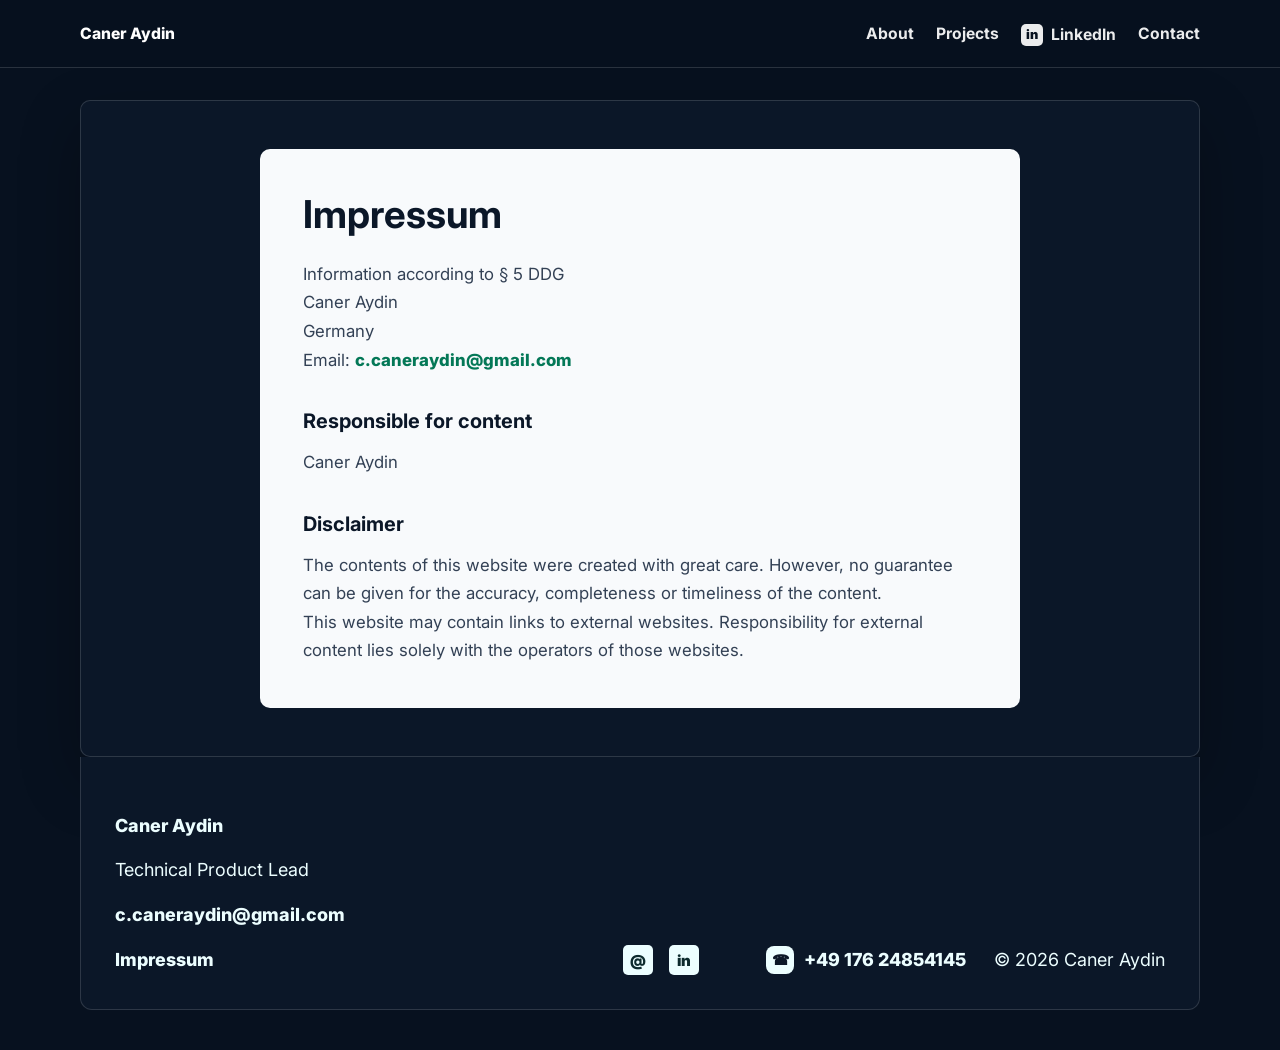
==== impressum/index.html @ caf52060 "Update portfolio positioning and legal pages" ====
<!DOCTYPE html>
<html lang="en">

<head>
    <meta charset="UTF-8">
    <meta name="viewport" content="width=device-width, initial-scale=1.0">
    <title>Impressum | Caner Aydin</title>

    <link rel="preconnect" href="https://fonts.googleapis.com">
    <link rel="preconnect" href="https://fonts.gstatic.com" crossorigin>
    <link href="https://fonts.googleapis.com/css2?family=Inter:wght@400;500;600;700;800&display=swap" rel="stylesheet">
    <link rel="stylesheet" href="../style.css">
</head>

<body>

<a href="#main-content" class="skip-link">Skip to main content</a>

<header>
    <nav aria-label="Primary navigation">
        <h1><a href="../index.html" class="brand-link">Caner Aydin</a></h1>

        <input type="checkbox" id="menu-toggle" class="menu-toggle" aria-label="Toggle navigation menu">
        <label for="menu-toggle" class="menu-button">
            <span class="sr-only">Menu</span>
            <span></span>
            <span></span>
            <span></span>
        </label>

        <ul id="primary-menu" class="nav-menu">
            <li><a href="../index.html#about">About</a></li>
            <li><a href="../index.html#projects">Projects</a></li>
            <li>
                <a href="https://www.linkedin.com/in/cnraydin/" class="nav-icon-link" target="_blank" rel="noopener noreferrer" aria-label="Caner Aydin on LinkedIn">
                    <span class="linkedin-icon" aria-hidden="true">in</span>
                    <span>LinkedIn</span>
                </a>
            </li>
            <li><a href="../index.html#contact">Contact</a></li>
        </ul>
    </nav>
</header>

<main id="main-content" class="legal-page">
    <section id="impressum" class="legal-card" aria-labelledby="impressum-title">
        <h2 id="impressum-title">Impressum</h2>

        <p>
            Information according to § 5 DDG
        </p>

        <p>
            Caner Aydin<br>
            Germany
        </p>

        <p>
            Email: <a href="mailto:c.caneraydin@gmail.com">c.caneraydin@gmail.com</a>
        </p>

        <h3>Responsible for content</h3>

        <p>
            Caner Aydin
        </p>

        <h3>Disclaimer</h3>

        <p>
            The contents of this website were created with great care.
            However, no guarantee can be given for the accuracy, completeness
            or timeliness of the content.
        </p>

        <p>
            This website may contain links to external websites.
            Responsibility for external content lies solely with the operators
            of those websites.
        </p>
    </section>
</main>

<footer id="footer">
    <div class="footer-inner">
        <div class="footer-profile">
            <p class="footer-name">Caner Aydin</p>
            <p>Technical Product Lead</p>
            <a href="mailto:c.caneraydin@gmail.com">c.caneraydin@gmail.com</a>
            <a href="../impressum/" target="_blank" rel="noopener noreferrer">Impressum</a>
        </div>

        <div class="footer-socials" aria-label="Social links">
            <a href="mailto:c.caneraydin@gmail.com" aria-label="Email Caner Aydin">
                <span aria-hidden="true">@</span>
            </a>

            <a href="https://www.linkedin.com/in/cnraydin/" target="_blank" rel="noopener noreferrer" aria-label="Caner Aydin on LinkedIn">
                <span aria-hidden="true">in</span>
            </a>
        </div>

        <div class="footer-meta">
            <a href="tel:+4917624854145">
                <span class="footer-phone-icon" aria-hidden="true">☎</span>
                <span>+49 176 24854145</span>
            </a>
            <p>© 2026 Caner Aydin</p>
        </div>
    </div>
</footer>

</body>

</html>
---- style.css ----
* {
    box-sizing: border-box;
}

:root {
    --bg: #07111f;
    --panel: #0b1728;
    --panel-soft: #11233a;
    --line: rgba(255, 255, 255, 0.14);
    --text: #f8fafc;
    --muted: #c3cedd;
    --green: #10b981;
    --green-strong: #047857;
    --green-soft: rgba(16, 185, 129, 0.16);
    --white-soft: rgba(255, 255, 255, 0.92);
    --focus: #7dd3fc;
    --shadow: 0 24px 60px rgba(0, 0, 0, 0.28);
}

html {
    scroll-behavior: smooth;
}

body {
    margin: 0;
    font-family: Inter, Arial, Helvetica, sans-serif;
    font-size: 18px;
    color: var(--text);
    background: var(--bg);
    line-height: 1.7;
}

a {
    color: inherit;
}

a:focus-visible,
button:focus-visible,
input:focus-visible,
.menu-button:focus-visible {
    outline: 3px solid var(--focus);
    outline-offset: 4px;
}

.sr-only {
    position: absolute;
    width: 1px;
    height: 1px;
    padding: 0;
    margin: -1px;
    overflow: hidden;
    clip: rect(0, 0, 0, 0);
    white-space: nowrap;
    border: 0;
}

.skip-link {
    position: fixed;
    top: 16px;
    left: 16px;
    z-index: 100;
    padding: 12px 16px;
    border-radius: 6px;
    background: white;
    color: var(--bg);
    font-weight: 800;
    text-decoration: none;
    transform: translateY(-140%);
}

.skip-link:focus {
    transform: translateY(0);
}

header {
    position: sticky;
    top: 0;
    z-index: 10;
    padding: 18px 24px;
    color: white;
    background: rgba(7, 17, 31, 0.96);
    border-bottom: 1px solid var(--line);
    backdrop-filter: blur(18px);
}

nav {
    display: flex;
    align-items: center;
    justify-content: space-between;
    width: min(1120px, 100%);
    margin: 0 auto;
    gap: 24px;
}

nav h1 {
    margin: 0;
    font-size: 1.05rem;
    line-height: 1.2;
}

.brand-link {
    color: white;
    font-weight: 800;
    text-decoration: none;
}

.nav-menu {
    display: flex;
    align-items: center;
    gap: 22px;
    margin: 0;
    padding: 0;
    list-style: none;
}

nav a {
    color: var(--white-soft);
    font-size: 0.98rem;
    font-weight: 700;
    text-decoration: none;
}

nav a:hover {
    color: var(--green);
}

.nav-icon-link {
    display: inline-flex;
    align-items: center;
    gap: 8px;
}

.linkedin-icon {
    display: inline-grid;
    width: 22px;
    height: 22px;
    place-items: center;
    border-radius: 5px;
    background: var(--white-soft);
    color: var(--bg);
    font-size: 0.8rem;
    font-weight: 900;
    line-height: 1;
}

.menu-toggle {
    display: none;
}

.menu-button {
    display: none;
}

main {
    width: min(1120px, calc(100% - 48px));
    margin: 32px auto 0;
    overflow: hidden;
    border: 1px solid var(--line);
    border-radius: 10px;
    background: var(--panel);
    box-shadow: var(--shadow);
}

.hero {
    position: relative;
    display: grid;
    grid-template-columns: minmax(0, 1fr) minmax(280px, 0.82fr);
    align-items: center;
    gap: 52px;
    min-height: 600px;
    padding: 76px 44px 62px;
    background:
        linear-gradient(135deg, rgba(7, 17, 31, 0.98), rgba(13, 27, 45, 0.96)),
        var(--panel);
}

.hero-content {
    position: relative;
    z-index: 1;
    max-width: 610px;
}

.eyebrow,
.section-kicker {
    margin: 0 0 14px;
    color: var(--green);
    font-size: 0.95rem;
    font-weight: 800;
    letter-spacing: 0;
    text-transform: uppercase;
}

.eyebrow {
    display: inline-flex;
    padding: 6px 10px;
    border: 1px solid rgba(16, 185, 129, 0.24);
    border-radius: 999px;
    background: var(--green-soft);
}

.hero h2 {
    max-width: 620px;
    margin: 0;
    color: white;
    font-size: clamp(2.6rem, 5vw, 4.5rem);
    line-height: 1.04;
}

.hero h2 span {
    color: var(--green);
}

.hero p:not(.eyebrow) {
    max-width: 58ch;
    margin: 24px 0 0;
    color: var(--muted);
    font-size: 1.15rem;
}

.hero-actions {
    display: flex;
    flex-wrap: wrap;
    gap: 12px;
    margin-top: 30px;
}

.btn {
    display: inline-flex;
    align-items: center;
    justify-content: center;
    min-height: 48px;
    padding: 0 24px;
    border: 1px solid transparent;
    border-radius: 7px;
    background: var(--green);
    color: white;
    font-size: 1rem;
    font-weight: 800;
    text-decoration: none;
}

.btn:hover {
    background: var(--green-strong);
}

.btn-secondary {
    background: transparent;
    color: white;
    border-color: rgba(255, 255, 255, 0.28);
}

.btn-secondary:hover {
    background: rgba(255, 255, 255, 0.08);
}

.hero-stats {
    display: flex;
    flex-wrap: wrap;
    gap: 28px;
    margin-top: 42px;
}

.hero-stats div {
    min-width: 118px;
}

.hero-stats strong {
    display: block;
    color: var(--green);
    font-size: 1.18rem;
    line-height: 1.1;
}

.hero-stats span {
    display: block;
    margin-top: 4px;
    color: var(--muted);
    font-size: 0.9rem;
}

.hero-image {
    position: relative;
    justify-self: end;
    width: min(100%, 390px);
    aspect-ratio: 0.86;
    border-radius: 10px;
    overflow: hidden;
}

.hero-image::before {
    display: none;
}

.hero-image img {
    position: relative;
    width: 100%;
    height: 100%;
    display: block;
    object-fit: cover;
    object-position: center;
    filter: saturate(1.02) contrast(1.04);
}

section {
    padding: 64px 44px;
    background: var(--panel);
    border-top: 1px solid var(--line);
}

section h2 {
    max-width: 760px;
    margin: 0 0 18px;
    color: white;
    font-size: clamp(1.9rem, 3vw, 2.6rem);
    line-height: 1.15;
}

section p {
    max-width: 72ch;
    margin: 0;
    color: var(--muted);
    font-size: 1.125rem;
}

.focus-grid,
.project-grid {
    display: grid;
    grid-template-columns: repeat(3, minmax(0, 1fr));
    gap: 18px;
    margin-top: 32px;
}

.focus-grid {
    grid-template-columns: repeat(4, minmax(0, 1fr));
}

.focus-card,
.project-card {
    min-height: 190px;
    padding: 28px;
    border: 1px solid var(--line);
    border-radius: 8px;
    background: var(--panel-soft);
    transition: border-color 180ms ease, transform 180ms ease;
}

.project-card {
    display: flex;
    flex-direction: column;
}

.focus-card:hover,
.project-card:hover {
    border-color: rgba(16, 185, 129, 0.5);
    transform: translateY(-2px);
}

.card-icon {
    display: inline-grid;
    width: 34px;
    height: 34px;
    margin-bottom: 18px;
    place-items: center;
    border-radius: 8px;
    background: var(--green-soft);
    color: var(--green);
    font-size: 0.76rem;
    font-weight: 900;
}

.focus-card h3,
.project-card h3 {
    margin: 0 0 10px;
    color: white;
    font-size: 1.18rem;
    line-height: 1.25;
}

.focus-card p,
.project-card p {
    color: var(--muted);
    font-size: 1.05rem;
}

.project-card a {
    display: inline-flex;
    margin-top: auto;
    padding-top: 24px;
    color: var(--green);
    font-size: 1rem;
    font-weight: 800;
    text-decoration: none;
}

.project-card a:hover {
    text-decoration: underline;
}

.contact-section {
    display: flex;
    align-items: center;
    justify-content: space-between;
    gap: 32px;
    background: #081324;
}

.contact-section h2 {
    margin-bottom: 0;
}

.contact-list {
    display: grid;
    gap: 14px;
    min-width: min(100%, 340px);
    padding: 26px;
    border: 1px solid var(--line);
    border-radius: 8px;
    background: var(--panel-soft);
}

.contact-list p {
    display: flex;
    align-items: center;
    gap: 14px;
    max-width: none;
    color: var(--muted);
}

.contact-list a {
    display: grid;
    gap: 2px;
    color: var(--green);
    font-weight: 800;
    text-decoration: none;
}

.contact-list a span {
    color: var(--muted);
    font-weight: 700;
}

.contact-list a:hover {
    text-decoration: underline;
}

.contact-icon,
.footer-phone-icon {
    display: inline-grid;
    width: 34px;
    height: 34px;
    flex: 0 0 auto;
    place-items: center;
    border-radius: 8px;
    background: var(--green-soft);
    color: var(--green);
    font-size: 1rem;
    font-weight: 900;
}

footer {
    width: min(1120px, calc(100% - 48px));
    margin: 0 auto 40px;
    color: #ecfeff;
    background: #0b1728;
    border: 1px solid var(--line);
    border-top: 0;
    border-radius: 0 0 12px 12px;
}

.footer-inner {
    display: grid;
    grid-template-columns: 1.1fr auto 1fr;
    align-items: end;
    gap: 48px;
    min-height: 240px;
    padding: 54px 34px 34px;
}

.footer-profile {
    display: grid;
    gap: 14px;
}

.footer-profile p,
.footer-meta p {
    margin: 0;
}

.footer-name {
    font-weight: 800;
}

.footer-profile a,
.footer-meta a {
    color: #ecfeff;
    font-weight: 800;
    text-decoration: none;
}

.footer-profile a:hover,
.footer-meta a:hover {
    text-decoration: underline;
}

.footer-socials {
    display: flex;
    align-items: center;
    gap: 16px;
    justify-self: start;
}

.footer-socials a {
    display: inline-grid;
    width: 30px;
    height: 30px;
    place-items: center;
    border-radius: 5px;
    background: #ecfeff;
    color: #0c2a2d;
    font-size: 0.94rem;
    font-weight: 900;
    line-height: 1;
    text-decoration: none;
}

.footer-meta {
    display: flex;
    align-items: center;
    justify-content: flex-end;
    gap: 28px;
    text-align: right;
}

.footer-meta a {
    display: inline-flex;
    align-items: center;
    gap: 10px;
}

.footer-phone-icon {
    width: 28px;
    height: 28px;
    color: #0b1728;
    background: #ecfeff;
    font-size: 0.9rem;
}

.legal-page {
    min-height: 520px;
    padding: 48px;
}

.legal-card {
    max-width: 760px;
    margin: 0 auto;
    padding: 42px;
    border: 1px solid rgba(255, 255, 255, 0.16);
    border-radius: 10px;
    background: #f8fafc;
    color: #0b1728;
}

.legal-card h2,
.legal-card h3 {
    color: #0b1728;
}

.legal-card h2 {
    margin-bottom: 24px;
}

.legal-card h3 {
    margin: 30px 0 10px;
    font-size: 1.25rem;
}

.legal-card p {
    max-width: 68ch;
    color: #334155;
    font-size: 1.05rem;
}

.legal-card a {
    color: var(--green-strong);
    font-weight: 800;
    text-decoration: none;
}

.legal-card a:hover {
    text-decoration: underline;
}

.project-detail {
    min-height: 520px;
}

.project-detail-hero {
    min-height: 420px;
    display: grid;
    align-content: center;
    gap: 18px;
    background:
        linear-gradient(135deg, rgba(7, 17, 31, 0.98), rgba(13, 27, 45, 0.96)),
        var(--panel);
}

.project-detail-hero h2 {
    margin-bottom: 0;
}

.project-detail-hero p:not(.project-badge) {
    max-width: 72ch;
    color: var(--muted);
}

.project-badge {
    width: fit-content;
    margin: 0;
    padding: 6px 10px;
    border: 1px solid rgba(16, 185, 129, 0.24);
    border-radius: 999px;
    background: var(--green-soft);
    color: var(--green);
    font-size: 0.95rem;
    font-weight: 800;
}

.project-detail-content {
    display: grid;
    grid-template-columns: repeat(2, minmax(0, 1fr));
    gap: 18px;
}

.project-detail-content article {
    padding: 28px;
    border: 1px solid var(--line);
    border-radius: 8px;
    background: var(--panel-soft);
}

.project-detail-content h3 {
    margin: 0 0 12px;
    color: white;
    font-size: 1.25rem;
}

.capability-list {
    display: flex;
    flex-wrap: wrap;
    gap: 10px;
    margin: 0;
    padding: 0;
    list-style: none;
}

.capability-list li {
    padding: 8px 10px;
    border-radius: 999px;
    background: var(--green-soft);
    color: var(--green);
    font-size: 0.92rem;
    font-weight: 800;
}

@media (max-width: 820px) {
    body {
        background: var(--bg);
    }

    header {
        padding: 16px 20px;
    }

    nav {
        position: relative;
        align-items: center;
        flex-direction: row;
        gap: 14px;
    }

    .menu-toggle {
        position: absolute;
        width: 44px;
        height: 44px;
        right: 0;
        opacity: 0;
        cursor: pointer;
    }

    .menu-button {
        display: inline-flex;
        align-items: center;
        justify-content: center;
        width: 44px;
        height: 44px;
        margin-left: auto;
        border: 1px solid var(--line);
        border-radius: 8px;
        background: rgba(255, 255, 255, 0.06);
        cursor: pointer;
    }

    .menu-button span:not(.sr-only) {
        position: absolute;
        width: 20px;
        height: 2px;
        border-radius: 999px;
        background: white;
        transition: transform 180ms ease, opacity 180ms ease;
    }

    .menu-button span:nth-child(2) {
        transform: translateY(-7px);
    }

    .menu-button span:nth-child(4) {
        transform: translateY(7px);
    }

    .menu-toggle:focus-visible + .menu-button {
        outline: 3px solid var(--focus);
        outline-offset: 4px;
    }

    .menu-toggle:checked + .menu-button span:nth-child(2) {
        transform: rotate(45deg);
    }

    .menu-toggle:checked + .menu-button span:nth-child(3) {
        opacity: 0;
    }

    .menu-toggle:checked + .menu-button span:nth-child(4) {
        transform: rotate(-45deg);
    }

    .nav-menu {
        position: absolute;
        top: calc(100% + 14px);
        left: 0;
        right: 0;
        display: none;
        width: 100%;
        padding: 14px;
        border: 1px solid var(--line);
        border-radius: 10px;
        background: #0b1728;
        box-shadow: var(--shadow);
    }

    .menu-toggle:checked ~ .nav-menu {
        display: grid;
        gap: 6px;
    }

    .nav-menu a {
        display: flex;
        align-items: center;
        min-height: 44px;
        padding: 0 12px;
        border-radius: 7px;
    }

    .nav-menu a:hover {
        background: rgba(255, 255, 255, 0.06);
    }

    nav a {
        font-size: 1rem;
    }

    .nav-icon-link span:last-child {
        display: inline;
    }

    main,
    footer {
        width: min(100% - 28px, 560px);
    }

    .hero {
        grid-template-columns: 1fr;
        gap: 32px;
        min-height: 0;
        padding: 36px 20px 40px;
    }

    .hero-image {
        justify-self: start;
        width: min(100%, 320px);
        aspect-ratio: 1;
        order: -1;
    }

    .hero h2 {
        font-size: clamp(2.2rem, 11vw, 3.3rem);
    }

    .hero p:not(.eyebrow) {
        font-size: 1.1rem;
    }

    .hero-actions {
        flex-direction: column;
    }

    .btn {
        width: 100%;
    }

    .hero-stats {
        gap: 18px;
    }

    section {
        padding: 38px 20px;
    }

    .focus-grid,
    .project-grid {
        grid-template-columns: 1fr;
    }

    .contact-section {
        align-items: stretch;
        flex-direction: column;
    }

    .footer-inner {
        grid-template-columns: 1fr;
        align-items: start;
        gap: 32px;
        min-height: 0;
        padding: 42px 20px 30px;
    }

    .footer-meta {
        flex-direction: column;
        justify-content: flex-start;
        gap: 10px;
        text-align: left;
    }

    .legal-page {
        padding: 28px 20px;
    }

    .legal-card {
        padding: 28px 20px;
    }

    .project-detail-content {
        grid-template-columns: 1fr;
    }
}

@media (max-width: 430px) {
    .hero-stats {
        display: grid;
        grid-template-columns: 1fr 1fr;
    }
}
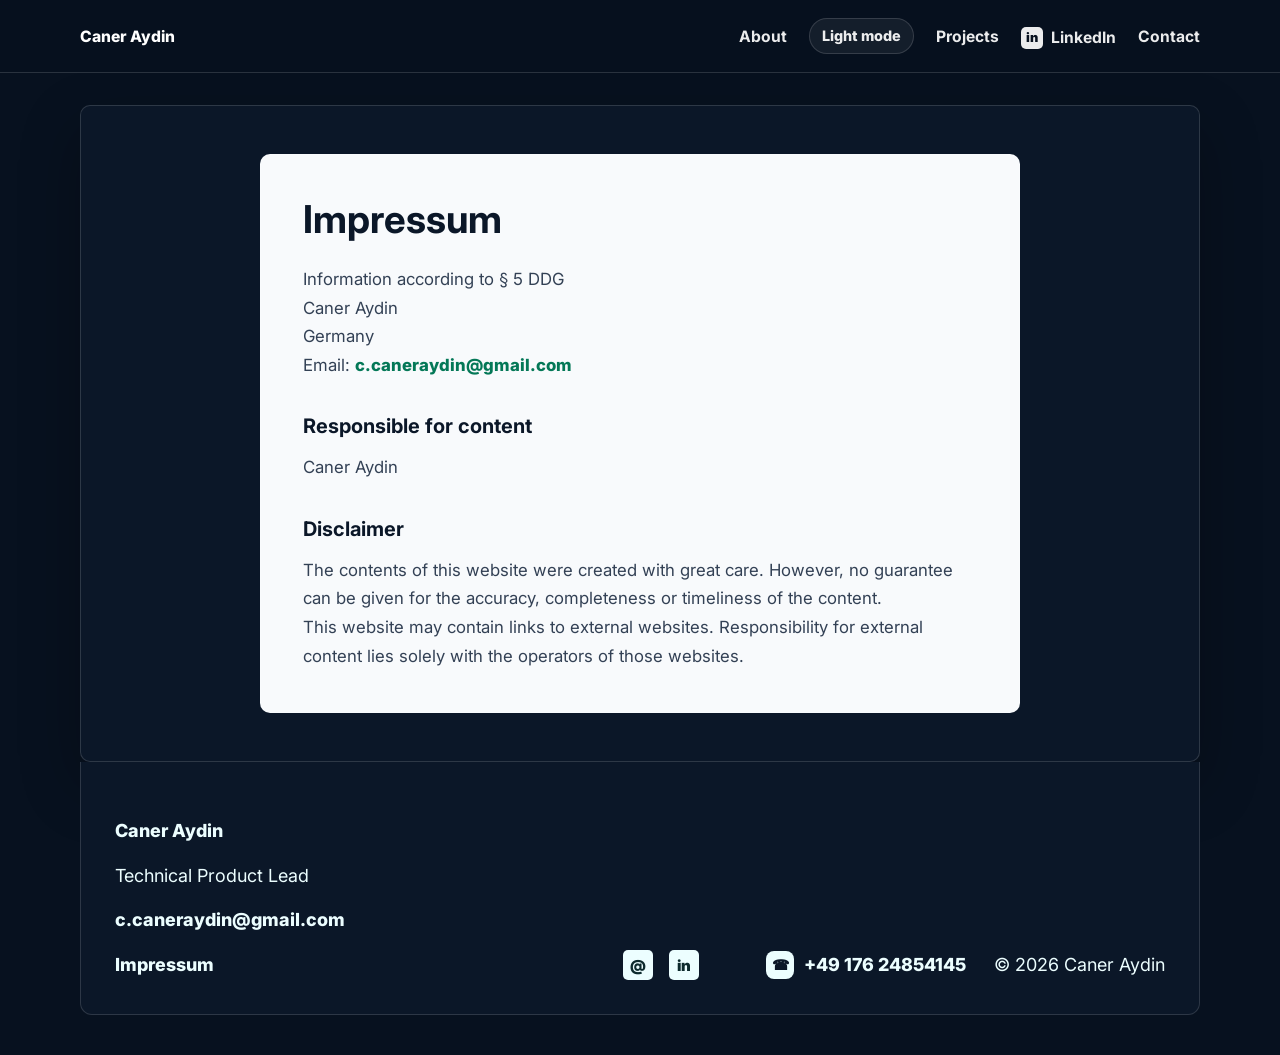
==== commit 17f348e2: "Add light and dark theme toggle" ====
--- a/impressum/index.html
+++ b/impressum/index.html
@@ -30,6 +30,11 @@
 
         <ul id="primary-menu" class="nav-menu">
             <li><a href="../index.html#about">About</a></li>
+            <li class="theme-toggle-item">
+                <button type="button" class="theme-toggle" data-theme-toggle aria-label="Switch to light mode">
+                    <span data-theme-toggle-text>Light mode</span>
+                </button>
+            </li>
             <li><a href="../index.html#projects">Projects</a></li>
             <li>
                 <a href="https://www.linkedin.com/in/cnraydin/" class="nav-icon-link" target="_blank" rel="noopener noreferrer" aria-label="Caner Aydin on LinkedIn">
@@ -110,6 +115,7 @@
     </div>
 </footer>
 
+<script src="../script.js"></script>
 </body>
 
 </html>
--- a/style.css
+++ b/style.css
@@ -19,6 +19,11 @@
 
 html {
     scroll-behavior: smooth;
+    color-scheme: dark;
+}
+
+html[data-theme="light"] {
+    color-scheme: light;
 }
 
 body {
@@ -28,6 +33,7 @@
     color: var(--text);
     background: var(--bg);
     line-height: 1.7;
+    transition: background-color 180ms ease, color 180ms ease;
 }
 
 a {
@@ -121,6 +127,24 @@
 }
 
 nav a:hover {
+    color: var(--green);
+}
+
+.theme-toggle {
+    min-height: 36px;
+    padding: 0 12px;
+    border: 1px solid var(--line);
+    border-radius: 999px;
+    background: rgba(255, 255, 255, 0.06);
+    color: var(--white-soft);
+    font: inherit;
+    font-size: 0.9rem;
+    font-weight: 800;
+    cursor: pointer;
+}
+
+.theme-toggle:hover {
+    border-color: rgba(16, 185, 129, 0.5);
     color: var(--green);
 }
 
@@ -590,6 +614,113 @@
     text-decoration: underline;
 }
 
+html[data-theme="light"] body {
+    color: #0f172a;
+    background: #f8fafc;
+}
+
+html[data-theme="light"] header {
+    color: #0f172a;
+    background: rgba(255, 255, 255, 0.96);
+    border-bottom-color: rgba(15, 23, 42, 0.12);
+}
+
+html[data-theme="light"] .brand-link,
+html[data-theme="light"] nav a {
+    color: #0f172a;
+}
+
+html[data-theme="light"] nav a:hover {
+    color: var(--green-strong);
+}
+
+html[data-theme="light"] .linkedin-icon {
+    background: #0f172a;
+    color: white;
+}
+
+html[data-theme="light"] .theme-toggle {
+    border-color: rgba(15, 23, 42, 0.16);
+    background: #f1f5f9;
+    color: #0f172a;
+}
+
+html[data-theme="light"] main,
+html[data-theme="light"] footer {
+    border-color: rgba(15, 23, 42, 0.12);
+    background: white;
+    box-shadow: 0 18px 48px rgba(15, 23, 42, 0.08);
+}
+
+html[data-theme="light"] .hero,
+html[data-theme="light"] section,
+html[data-theme="light"] .project-detail-hero {
+    background:
+        linear-gradient(135deg, rgba(255, 255, 255, 0.98), rgba(241, 245, 249, 0.96)),
+        #ffffff;
+}
+
+html[data-theme="light"] .contact-section {
+    background: #f8fafc;
+}
+
+html[data-theme="light"] .hero h2,
+html[data-theme="light"] section h2,
+html[data-theme="light"] .focus-card h3,
+html[data-theme="light"] .project-card h3,
+html[data-theme="light"] .project-detail-content h3 {
+    color: #0f172a;
+}
+
+html[data-theme="light"] .hero p:not(.eyebrow),
+html[data-theme="light"] section p,
+html[data-theme="light"] .hero-stats span,
+html[data-theme="light"] .project-detail-hero p:not(.project-badge),
+html[data-theme="light"] .contact-list p,
+html[data-theme="light"] .contact-list a span,
+html[data-theme="light"] .footer-rights {
+    color: #475569;
+}
+
+html[data-theme="light"] .focus-card,
+html[data-theme="light"] .project-card,
+html[data-theme="light"] .contact-list,
+html[data-theme="light"] .project-detail-content article {
+    border-color: rgba(15, 23, 42, 0.12);
+    background: #f8fafc;
+}
+
+html[data-theme="light"] .btn-secondary {
+    color: #0f172a;
+    border-color: rgba(15, 23, 42, 0.22);
+}
+
+html[data-theme="light"] .btn-secondary:hover {
+    background: #f1f5f9;
+}
+
+html[data-theme="light"] footer {
+    color: #0f172a;
+}
+
+html[data-theme="light"] .footer-profile a,
+html[data-theme="light"] .footer-meta a,
+html[data-theme="light"] .footer-profile p,
+html[data-theme="light"] .footer-meta p {
+    color: #0f172a;
+}
+
+html[data-theme="light"] .footer-socials a,
+html[data-theme="light"] .footer-phone-icon {
+    background: #0f172a;
+    color: white;
+}
+
+html[data-theme="light"] .legal-card {
+    border-color: rgba(15, 23, 42, 0.12);
+    background: white;
+}
+
 .project-detail {
     min-height: 520px;
 }
@@ -773,6 +904,35 @@
         display: inline;
     }
 
+    .theme-toggle-item {
+        order: 10;
+        margin-top: 8px;
+    }
+
+    .theme-toggle {
+        width: 100%;
+        min-height: 44px;
+        text-align: left;
+    }
+
+    html[data-theme="light"] .menu-button {
+        border-color: rgba(15, 23, 42, 0.16);
+        background: #f1f5f9;
+    }
+
+    html[data-theme="light"] .menu-button span:not(.sr-only) {
+        background: #0f172a;
+    }
+
+    html[data-theme="light"] .nav-menu {
+        border-color: rgba(15, 23, 42, 0.12);
+        background: white;
+    }
+
+    html[data-theme="light"] .nav-menu a:hover {
+        background: #f1f5f9;
+    }
+
     main,
     footer {
         width: min(100% - 28px, 560px);
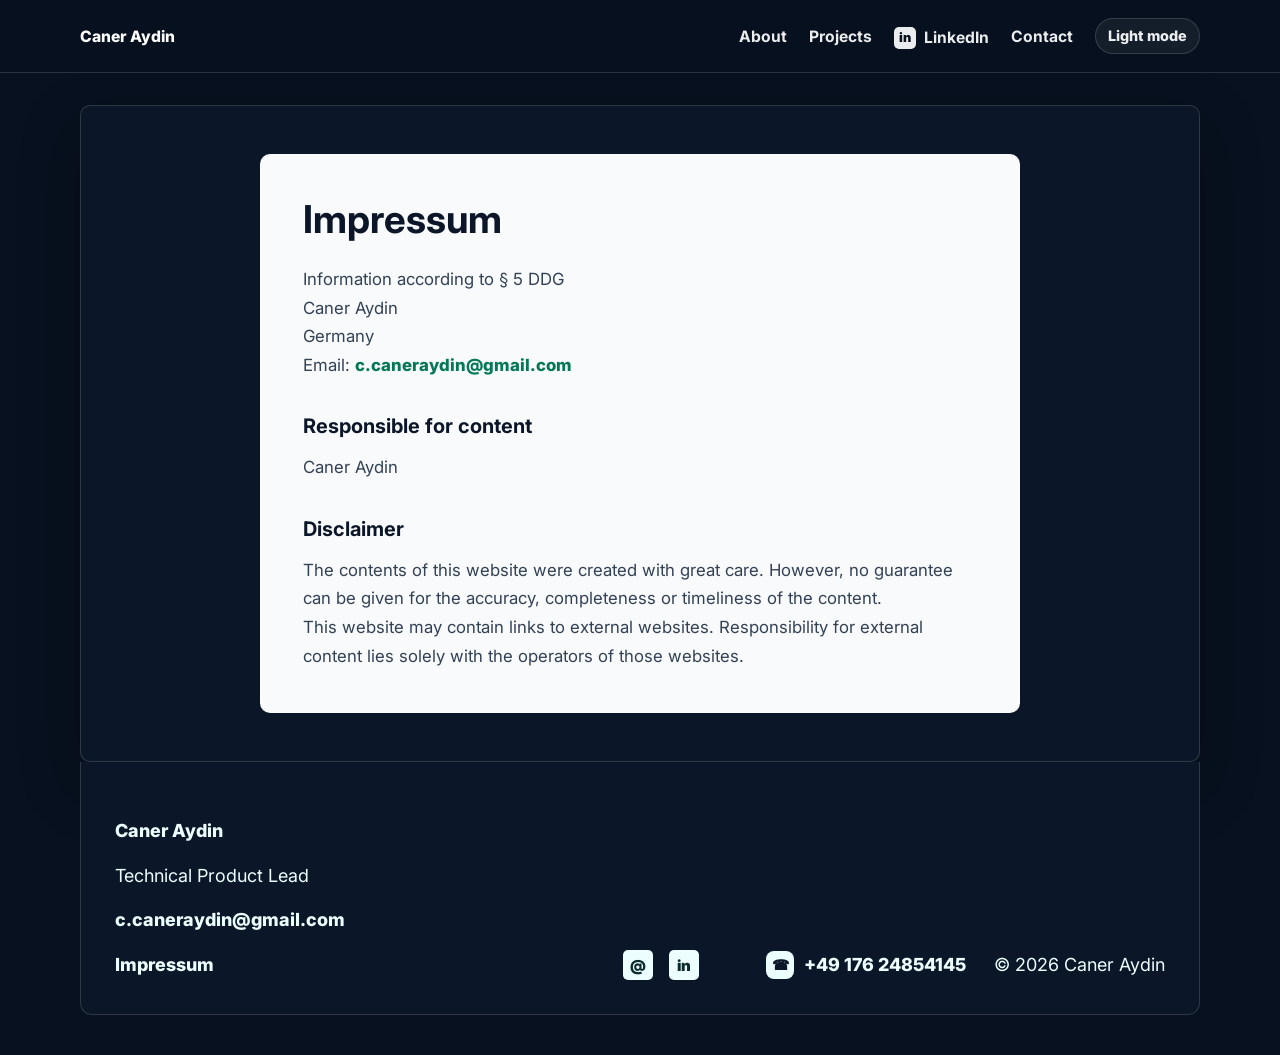
==== commit 85630978: "Move theme toggle after contact nav" ====
--- a/impressum/index.html
+++ b/impressum/index.html
@@ -30,11 +30,6 @@
 
         <ul id="primary-menu" class="nav-menu">
             <li><a href="../index.html#about">About</a></li>
-            <li class="theme-toggle-item">
-                <button type="button" class="theme-toggle" data-theme-toggle aria-label="Switch to light mode">
-                    <span data-theme-toggle-text>Light mode</span>
-                </button>
-            </li>
             <li><a href="../index.html#projects">Projects</a></li>
             <li>
                 <a href="https://www.linkedin.com/in/cnraydin/" class="nav-icon-link" target="_blank" rel="noopener noreferrer" aria-label="Caner Aydin on LinkedIn">
@@ -43,6 +38,11 @@
                 </a>
             </li>
             <li><a href="../index.html#contact">Contact</a></li>
+            <li class="theme-toggle-item">
+                <button type="button" class="theme-toggle" data-theme-toggle aria-label="Switch to light mode">
+                    <span data-theme-toggle-text>Light mode</span>
+                </button>
+            </li>
         </ul>
     </nav>
 </header>
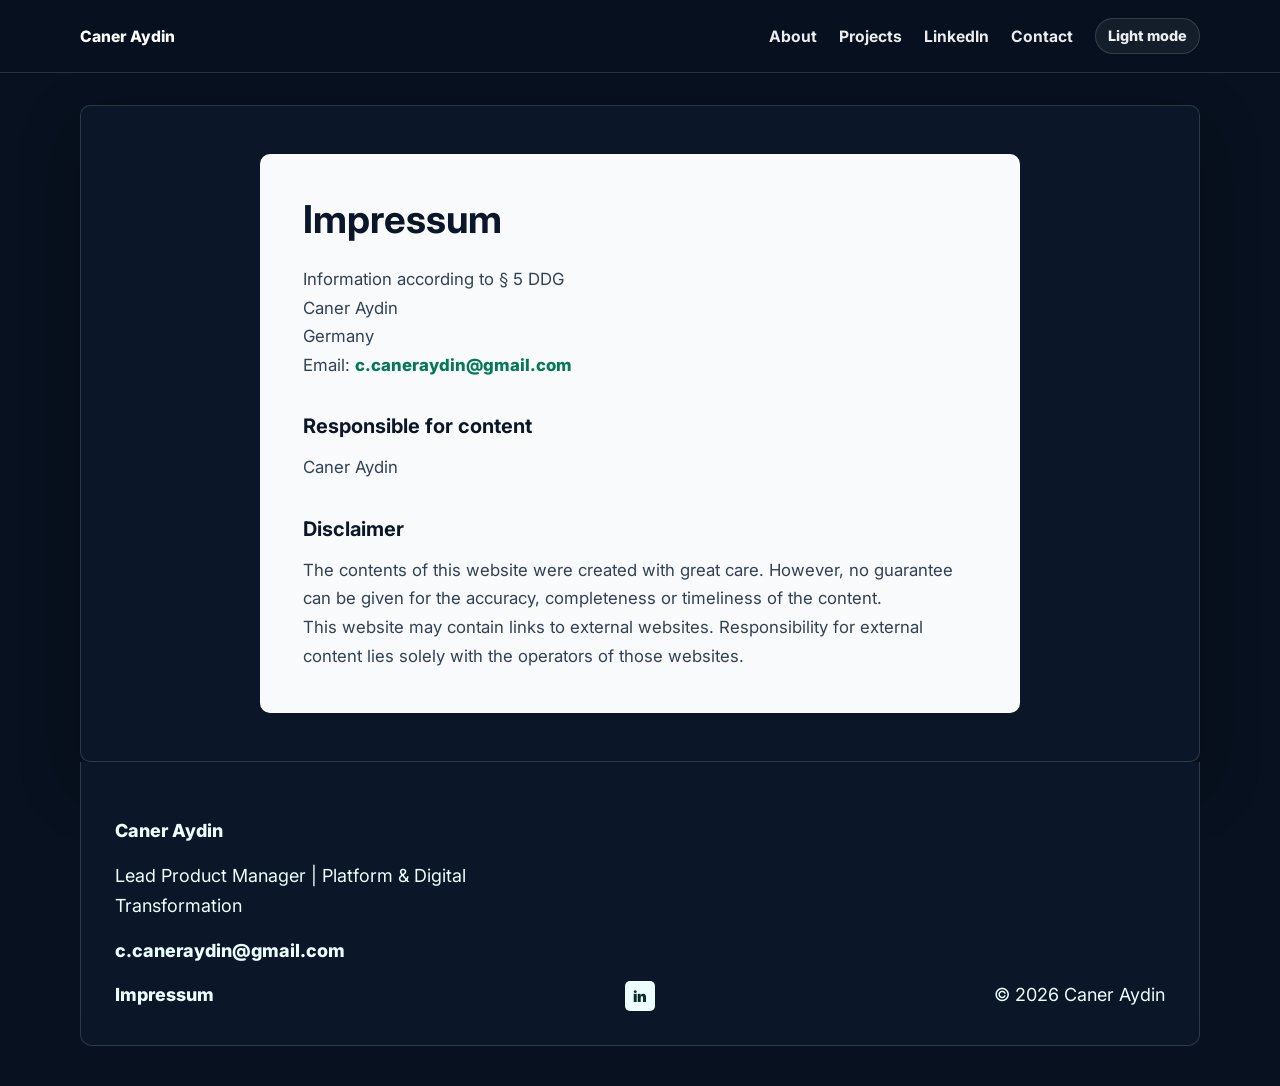
==== commit e3df00a3: "Polish portfolio content and footer" ====
--- a/impressum/index.html
+++ b/impressum/index.html
@@ -4,7 +4,8 @@
 <head>
     <meta charset="UTF-8">
     <meta name="viewport" content="width=device-width, initial-scale=1.0">
-    <title>Impressum | Caner Aydin</title>
+    <title>Impressum | Caner Aydin | Lead Product Manager | Platform & Digital Transformation</title>
+    <meta name="description" content="Portfolio of Caner Aydin, Lead Product Manager focused on platform transformation, digital channels, checkout, payments, design systems, CMS, AEM, Adobe Target, and API-driven product delivery.">
 
     <link rel="preconnect" href="https://fonts.googleapis.com">
     <link rel="preconnect" href="https://fonts.gstatic.com" crossorigin>
@@ -33,7 +34,6 @@
             <li><a href="../index.html#projects">Projects</a></li>
             <li>
                 <a href="https://www.linkedin.com/in/cnraydin/" class="nav-icon-link" target="_blank" rel="noopener noreferrer" aria-label="Caner Aydin on LinkedIn">
-                    <span class="linkedin-icon" aria-hidden="true">in</span>
                     <span>LinkedIn</span>
                 </a>
             </li>
@@ -90,26 +90,18 @@
     <div class="footer-inner">
         <div class="footer-profile">
             <p class="footer-name">Caner Aydin</p>
-            <p>Technical Product Lead</p>
+            <p>Lead Product Manager | Platform & Digital Transformation</p>
             <a href="mailto:c.caneraydin@gmail.com">c.caneraydin@gmail.com</a>
             <a href="../impressum/" target="_blank" rel="noopener noreferrer">Impressum</a>
         </div>
 
         <div class="footer-socials" aria-label="Social links">
-            <a href="mailto:c.caneraydin@gmail.com" aria-label="Email Caner Aydin">
-                <span aria-hidden="true">@</span>
-            </a>
-
             <a href="https://www.linkedin.com/in/cnraydin/" target="_blank" rel="noopener noreferrer" aria-label="Caner Aydin on LinkedIn">
                 <span aria-hidden="true">in</span>
             </a>
         </div>
 
         <div class="footer-meta">
-            <a href="tel:+4917624854145">
-                <span class="footer-phone-icon" aria-hidden="true">☎</span>
-                <span>+49 176 24854145</span>
-            </a>
             <p>© 2026 Caner Aydin</p>
         </div>
     </div>
--- a/style.css
+++ b/style.css
@@ -151,20 +151,6 @@
 .nav-icon-link {
     display: inline-flex;
     align-items: center;
-    gap: 8px;
-}
-
-.linkedin-icon {
-    display: inline-grid;
-    width: 22px;
-    height: 22px;
-    place-items: center;
-    border-radius: 5px;
-    background: var(--white-soft);
-    color: var(--bg);
-    font-size: 0.8rem;
-    font-weight: 900;
-    line-height: 1;
 }
 
 .menu-toggle {
@@ -302,6 +288,16 @@
     font-size: 0.9rem;
 }
 
+.hero-stats small {
+    display: block;
+    max-width: 18ch;
+    margin-top: 3px;
+    color: rgba(195, 206, 221, 0.78);
+    font-size: 0.76rem;
+    font-weight: 700;
+    line-height: 1.35;
+}
+
 .hero-image {
     position: relative;
     justify-self: end;
@@ -406,6 +402,19 @@
     font-size: 1.05rem;
 }
 
+.project-tag {
+    width: fit-content;
+    margin-bottom: 18px;
+    padding: 5px 9px;
+    border: 1px solid rgba(16, 185, 129, 0.24);
+    border-radius: 999px;
+    background: var(--green-soft);
+    color: var(--green);
+    font-size: 0.78rem;
+    font-weight: 900;
+    line-height: 1.2;
+}
+
 .project-card a {
     display: inline-flex;
     margin-top: auto;
@@ -434,8 +443,9 @@
 
 .contact-list {
     display: grid;
+    grid-template-columns: repeat(2, minmax(0, 1fr));
     gap: 14px;
-    min-width: min(100%, 340px);
+    min-width: min(100%, 520px);
     padding: 26px;
     border: 1px solid var(--line);
     border-radius: 8px;
@@ -447,6 +457,7 @@
     align-items: center;
     gap: 14px;
     max-width: none;
+    min-height: 78px;
     color: var(--muted);
 }
 
@@ -467,8 +478,7 @@
     text-decoration: underline;
 }
 
-.contact-icon,
-.footer-phone-icon {
+.contact-icon {
     display: inline-grid;
     width: 34px;
     height: 34px;
@@ -493,7 +503,7 @@
 
 .footer-inner {
     display: grid;
-    grid-template-columns: 1.1fr auto 1fr;
+    grid-template-columns: 1fr auto 1fr;
     align-items: end;
     gap: 48px;
     min-height: 240px;
@@ -551,7 +561,6 @@
     display: flex;
     align-items: center;
     justify-content: flex-end;
-    gap: 28px;
     text-align: right;
 }
 
@@ -559,14 +568,6 @@
     display: inline-flex;
     align-items: center;
     gap: 10px;
-}
-
-.footer-phone-icon {
-    width: 28px;
-    height: 28px;
-    color: #0b1728;
-    background: #ecfeff;
-    font-size: 0.9rem;
 }
 
 .legal-page {
@@ -634,11 +635,6 @@
     color: var(--green-strong);
 }
 
-html[data-theme="light"] .linkedin-icon {
-    background: #0f172a;
-    color: white;
-}
-
 html[data-theme="light"] .theme-toggle {
     border-color: rgba(15, 23, 42, 0.16);
     background: #f1f5f9;
@@ -675,6 +671,7 @@
 html[data-theme="light"] .hero p:not(.eyebrow),
 html[data-theme="light"] section p,
 html[data-theme="light"] .hero-stats span,
+html[data-theme="light"] .hero-stats small,
 html[data-theme="light"] .project-detail-hero p:not(.project-badge),
 html[data-theme="light"] .contact-list p,
 html[data-theme="light"] .contact-list a span,
@@ -710,8 +707,7 @@
     color: #0f172a;
 }
 
-html[data-theme="light"] .footer-socials a,
-html[data-theme="light"] .footer-phone-icon {
+html[data-theme="light"] .footer-socials a {
     background: #0f172a;
     color: white;
 }
@@ -986,6 +982,11 @@
         flex-direction: column;
     }
 
+    .contact-list {
+        grid-template-columns: 1fr;
+        min-width: 0;
+    }
+
     .footer-inner {
         grid-template-columns: 1fr;
         align-items: start;
